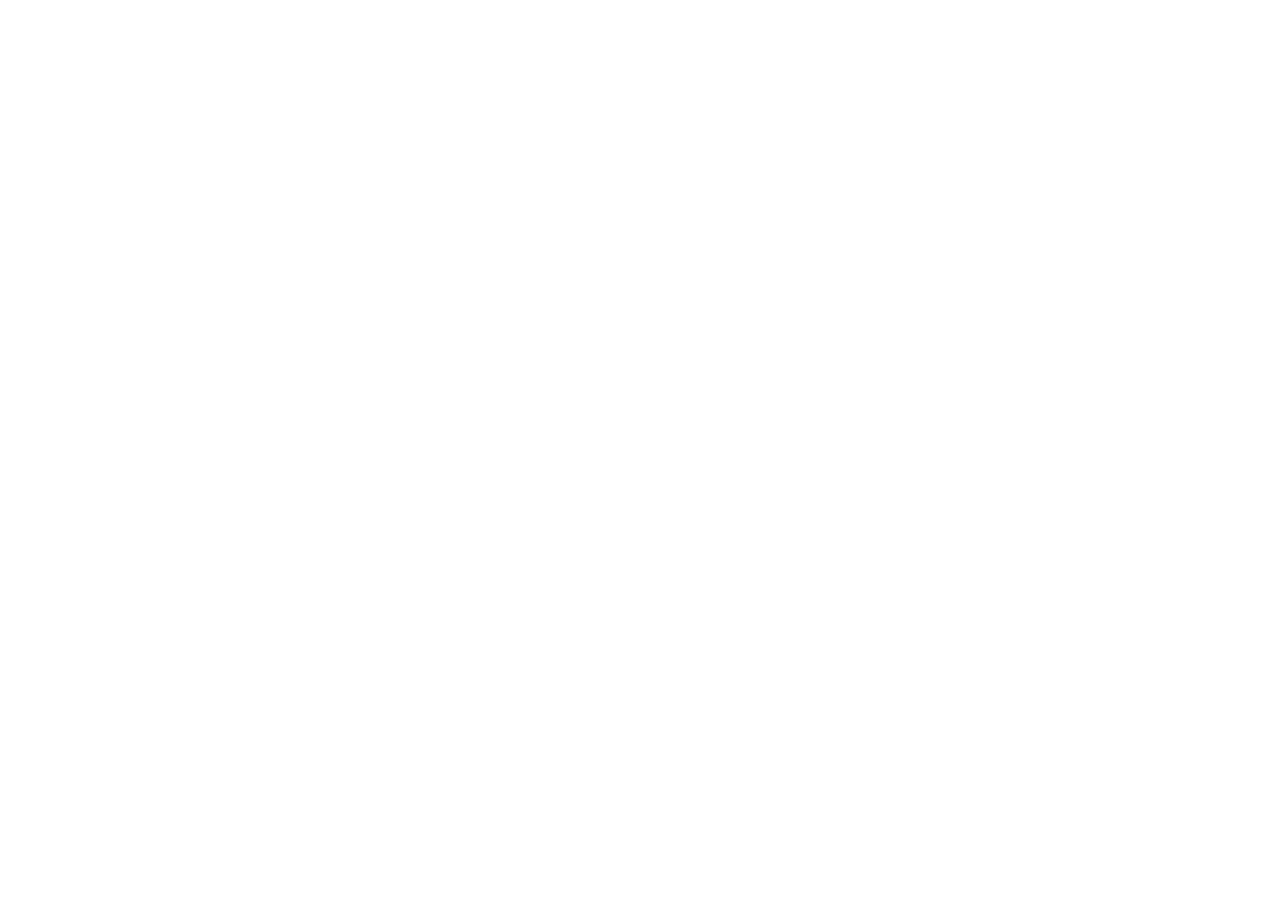
==== Eating Experience/index.html @ 0c853cfe "Created blank files for "Eating Experience" project based on https://www.youtube.com/watch?v=QA0XpGh" ====
<!doctype html>
<html lang="en">
<head>
    <meta charset="UTF-8">
    <meta name="viewport"
          content="width=device-width, user-scalable=no, initial-scale=1.0, maximum-scale=1.0, minimum-scale=1.0">
    <meta http-equiv="X-UA-Compatible" content="ie=edge">
    <title>Eating Experience</title>
    <link rel="stylesheet" href="css/main.css">
</head>
<body>

</body>
</html>
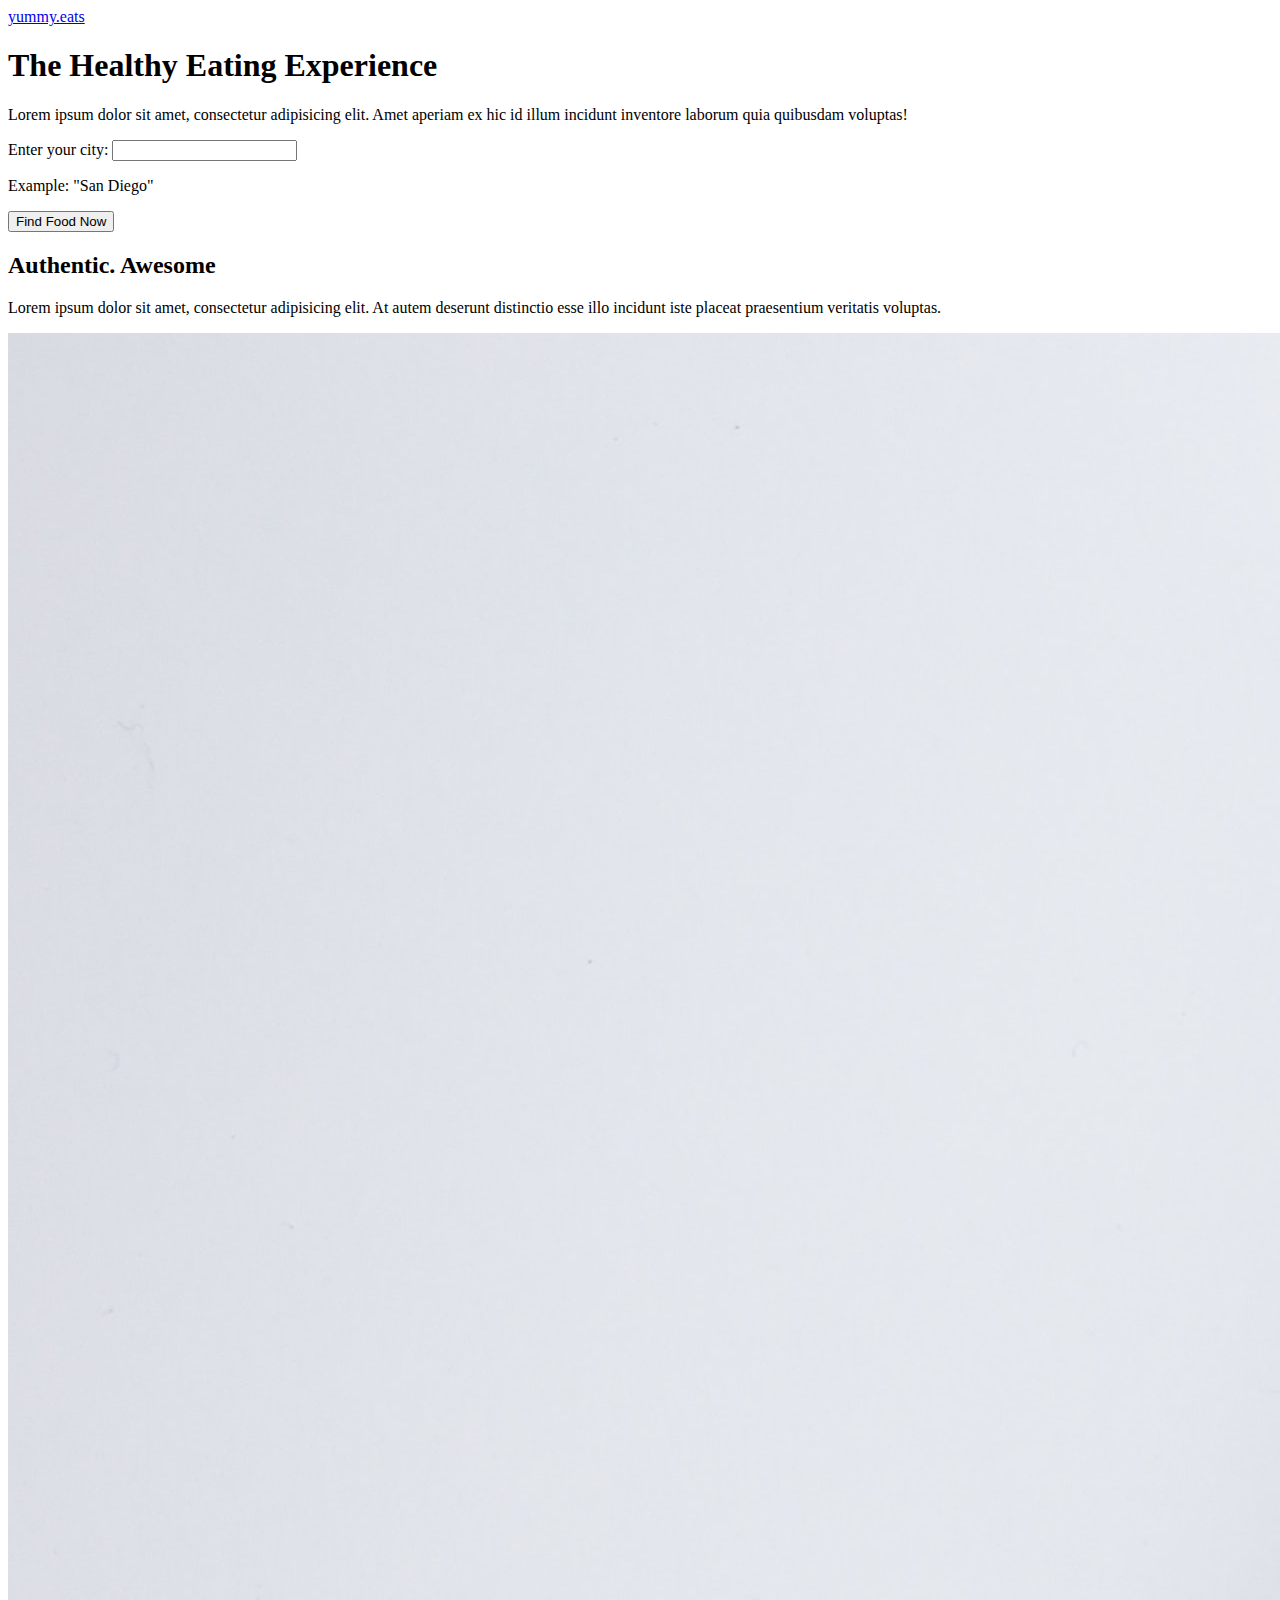
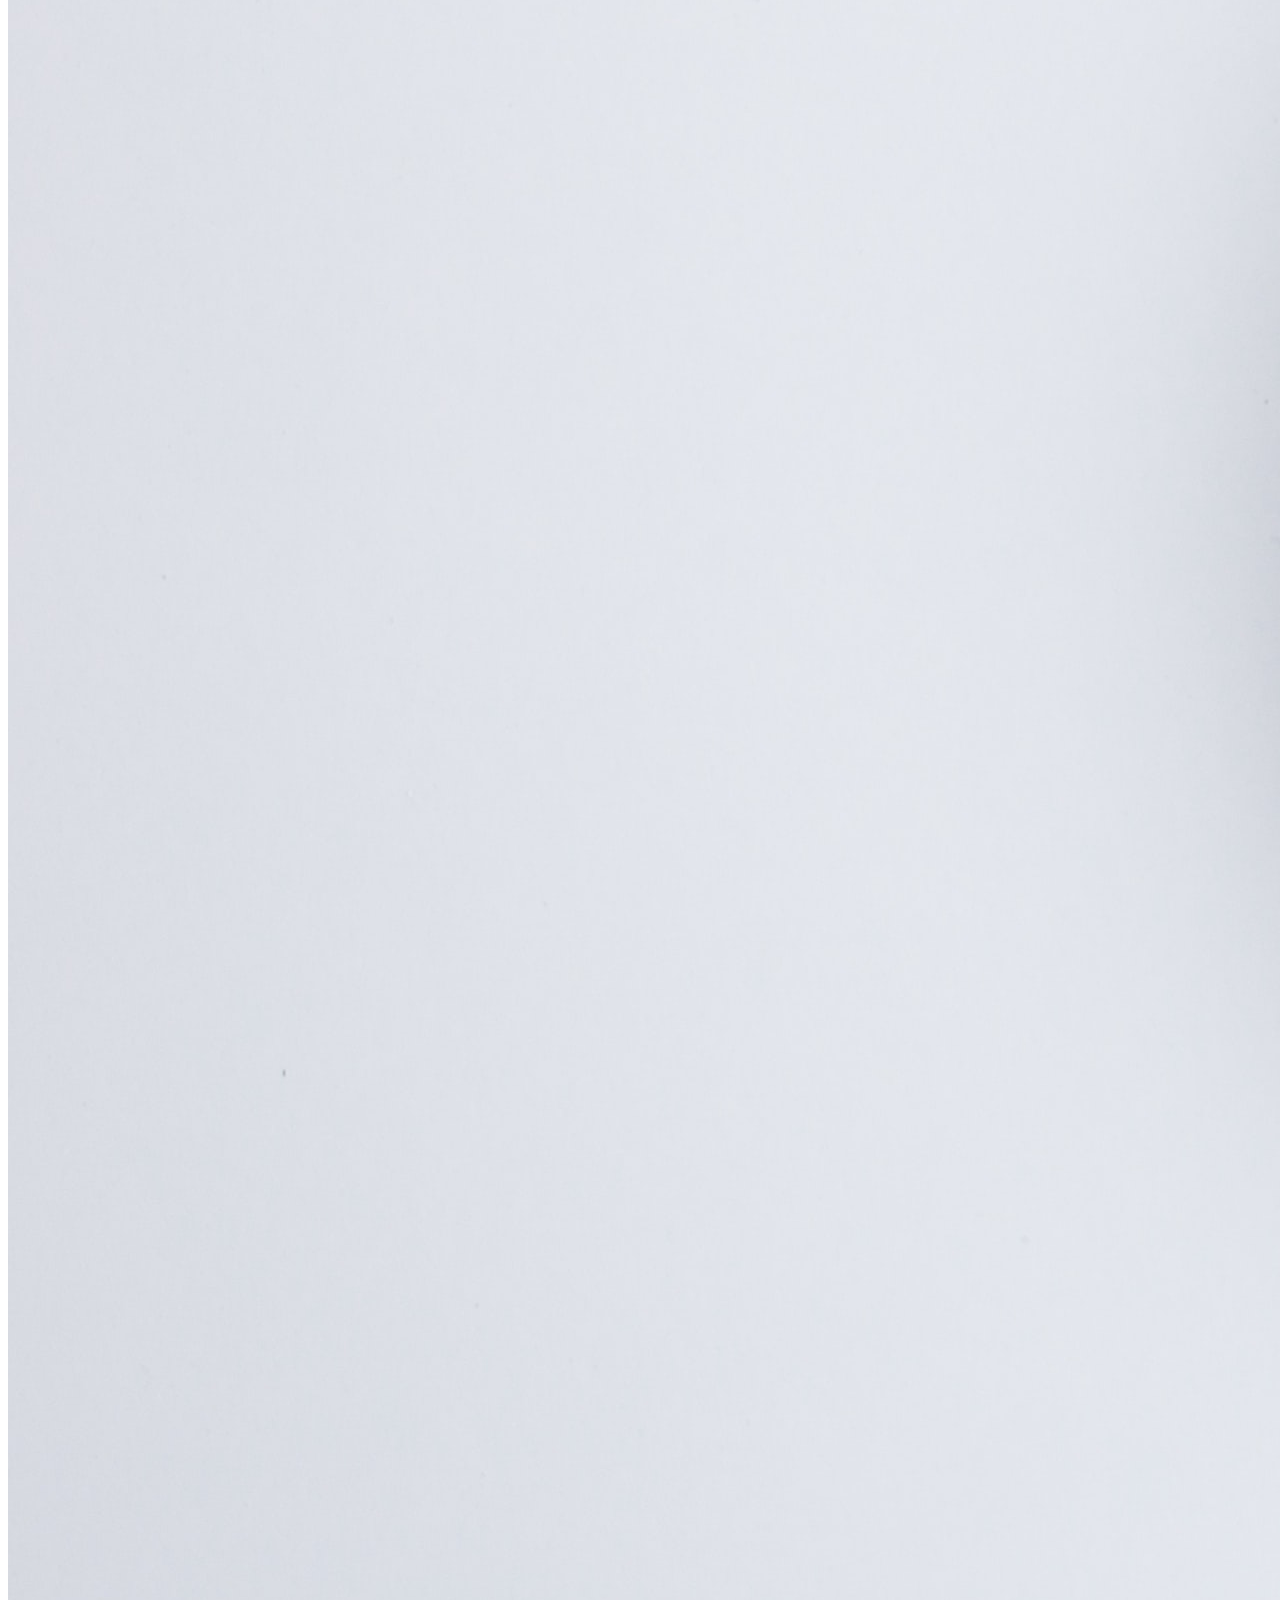
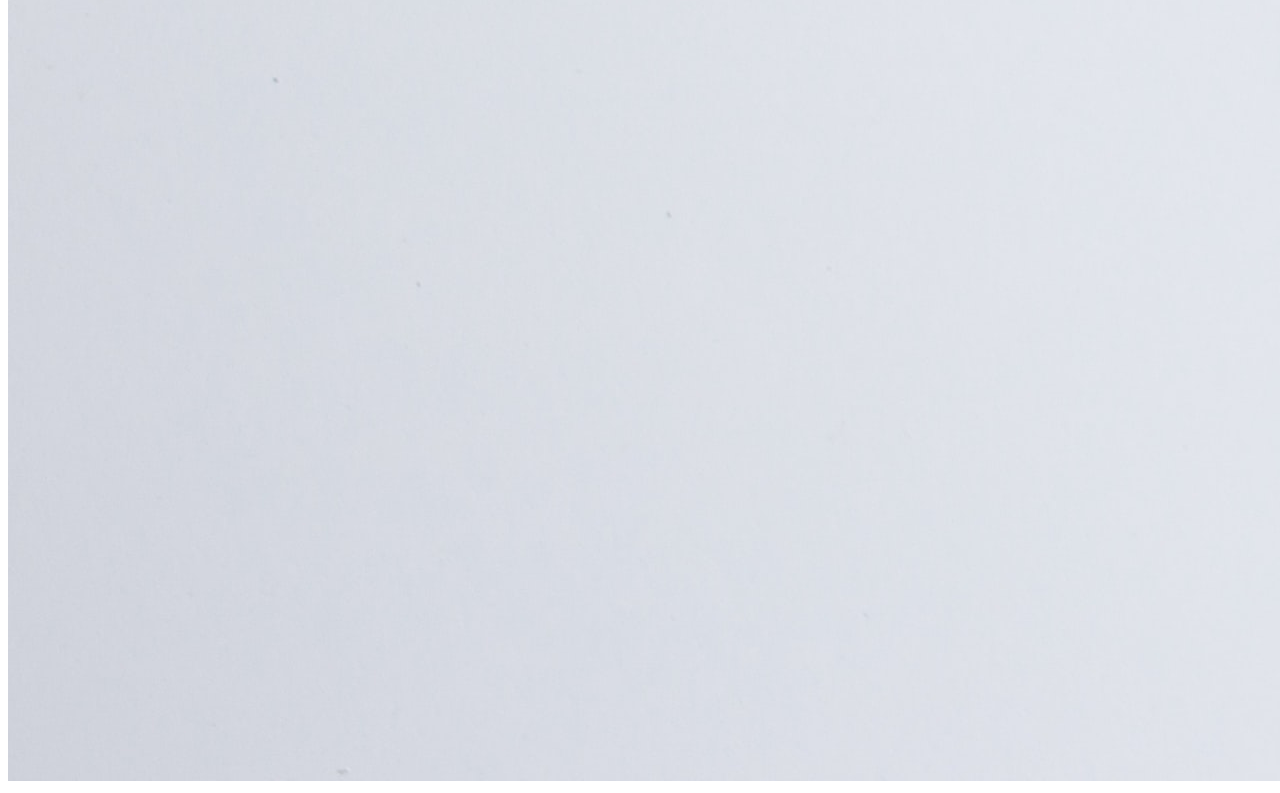
==== commit 9ac76002: "Added HTML and food images for Eating Experience" ====
--- a/Eating Experience/index.html
+++ b/Eating Experience/index.html
@@ -9,6 +9,35 @@
     <link rel="stylesheet" href="css/main.css">
 </head>
 <body>
+    <div class="hero-bg">
+        <section class="top">
+            <header>
+                <a href="#">yummy.eats</a>
+            </header>
 
+            <h1><span>The Healthy</span> Eating Experience</h1>
+
+            <p>Lorem ipsum dolor sit amet, consectetur adipisicing elit. Amet aperiam ex hic id illum incidunt inventore laborum quia quibusdam voluptas!</p>
+
+            <div class="form-container">
+                <form action="">
+                    <div class="form-left">
+                        <label for="city">Enter your city:</label>
+                        <input type="text" name="city" id="city">
+                        <p>Example: "San Diego"</p>
+                    </div>
+                    <input type="button" value="Find Food Now">
+                </form>
+            </div>
+        </section>
+    </div>
+
+    <section class="authentic">
+        <div class="right-col">
+            <h2>Authentic. Awesome</h2>
+            <p>Lorem ipsum dolor sit amet, consectetur adipisicing elit. At autem deserunt distinctio esse illo incidunt iste placeat praesentium veritatis voluptas.</p>
+        </div>
+        <img src="images/food.jpg" alt="Picture of food in a bowl">
+    </section>
 </body>
 </html>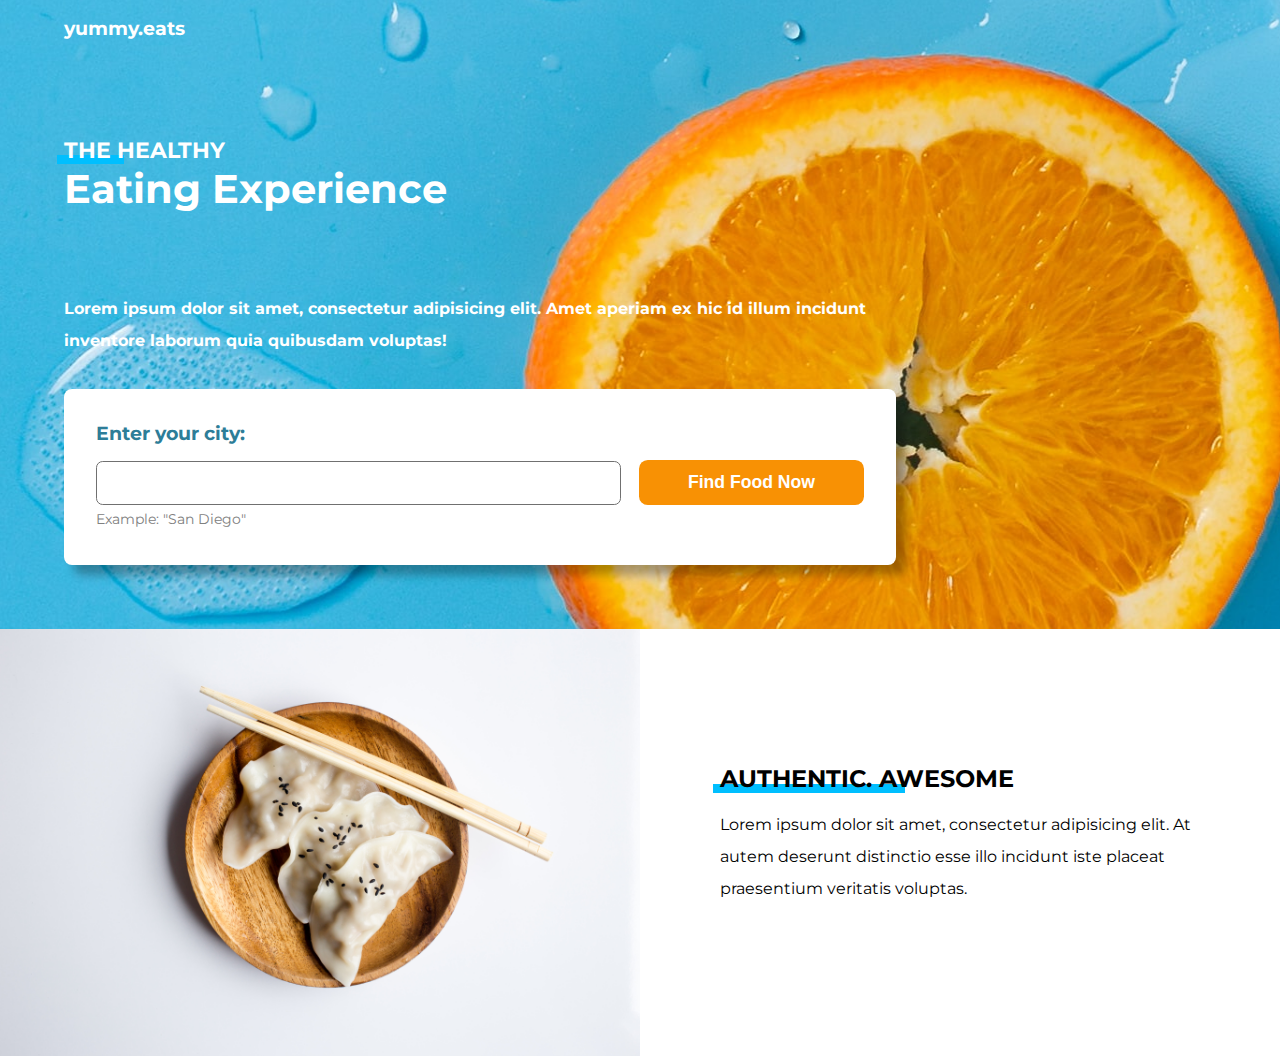
==== commit 0c070229: "Added CSS for biggest screen size." ====
--- a/Eating Experience/index.html
+++ b/Eating Experience/index.html
@@ -15,7 +15,7 @@
                 <a href="#">yummy.eats</a>
             </header>
 
-            <h1><span>The Healthy</span> Eating Experience</h1>
+            <h1><span>The Healthy</span>Eating Experience</h1>
 
             <p>Lorem ipsum dolor sit amet, consectetur adipisicing elit. Amet aperiam ex hic id illum incidunt inventore laborum quia quibusdam voluptas!</p>
 
--- a/Eating Experience/css/main.css
+++ b/Eating Experience/css/main.css
@@ -0,0 +1,303 @@
+/* Import Montserrat font from google fonts */
+@import url('https://fonts.googleapis.com/css2?family=Montserrat:wght@400;700&display=swap');
+
+/* Custom properties */
+
+:root {
+    /* Using this in p line-height */
+    --leading: 2em;
+}
+
+body {
+    /* Use Montserrat font, but use sans-serif if the browser cannot download it. */
+    font-family: 'Montserrat', sans-serif;
+    /* Override default browser margin */
+    margin: 0;
+}
+
+.hero-bg {
+    background: #307099 url("../images/bg.jpg");
+
+    /* Change which part of the background image you can see */
+    /* First is horizontal and second is vertical. 0% 0% is top left, 100% 100% is bottom right.
+    Specifying only one value means the other value will be 50%. Default value is 0% 0%*/
+    background-position: 12% 83%;
+
+    /* Use color to change the colour of text */
+    color: white;
+    text-align: center;
+
+    /* This padding-bottom allows you to see the picture of the orange*/
+    /* You want to use em for padding and design, but rem for text */
+    padding-bottom: 4em;
+}
+
+header {
+    padding: 1em 0;
+}
+
+/* Any a elements in hero-bg */
+.hero-bg a {
+    color: white;
+    /* Get rid of underline on link */
+    text-decoration: none;
+    font-weight: bold;
+    /* You want to use em for padding and design, but rem for text */
+    font-size: 1.2rem
+}
+
+section {
+    /* Give some space on left and right */
+    margin: 0 1em;
+}
+
+h1 {
+    font-size: 2.5rem;
+    margin: 2em 01.2em;
+}
+h1 span {
+    text-transform: uppercase;
+    /* Block = it will be on its own line, nothing will float to the left or right of it */
+    display: block;
+    font-size: 1.4rem;
+
+    /* You need to set the parent element relative so that the "absolute" can be relative to this element */
+    position: relative;
+    z-index: 1;
+}
+
+/* For light blue underline underneath "The Healthy" */
+h1 span::before {
+    content: ' ';
+    /*You can break out of the traditional box model and do an underline*/
+    /* If you don't use 'relative' in the parent, the blue underline will be at the bottom of the browser */
+    position: absolute;
+    width: 3em;
+    background: #00BFFF;
+    height: 0.4em;
+    bottom: 0;
+    z-index: -1;
+    margin-left: -0.3em
+
+}
+
+.hero-bg p {
+    font-weight: bold;
+    margin: 0 1em 3em;
+}
+
+.form-container {
+    background-color: white;
+    /* -1 em for left and right margin allows you to override the 1em margin in hero-bg so that we can stretch to the sides of the screen */
+    margin: 2em -1em 0;
+    padding: 2em;
+}
+
+label {
+    color: #2D7D98;
+    font-weight: bold;
+    /* We don't want anything floating to the left or right */
+    display: block;
+    margin-bottom: 1em;
+    /* Note: default font-size is 1em */
+    font-size: 1.2em;
+}
+
+/* Affect the type text input */
+input[type=text] {
+    border: 1px solid #707070;
+    /* Width 100% pushes the input element all the way out to the left and right*/
+    width: 100%;
+    padding: 1em;
+    /* Gives a slight corner. Something like 3 em will give a pill shape. */
+    border-radius: .5em;
+    margin-top: 1.2em;
+
+    /* You need this box-sizing: border-box to prevent this text input element from stretching further right than the find food now button
+       This happens because the padding 1em is added to the side of the width 100%.
+
+       You must always add this whenever you are using padding together with width.
+    */
+    box-sizing: border-box;
+}
+
+.form-container p {
+    color: gray;
+    margin-bottom: 1.5em;
+    font-weight: normal;
+    font-size: 0.9em;
+    margin-top: 0.3em;
+}
+
+/* Affect the type button input */
+input[type=button] {
+    background-color: #f89104;
+    border: none;
+    width: 100%;
+    color: white;
+    font-weight: bold;
+    padding: 1em 0;
+    border-radius: 0.5em;
+    font-size: 1.3em;
+    /* cursor: pointer Changes cursor to a hand when you hover over the button */
+    cursor: pointer;
+
+}
+
+/* Make the button input change to slightly darker when you hover over it */
+input[type=button]:hover {
+    background-color: rgb(216, 126, 1);
+}
+
+/* Resets the 1em set in 'section' to 0 */
+.authentic {
+    margin: 0;
+}
+
+.right-col {
+    text-align: center;
+    margin: 3em 1em;
+}
+
+h2 {
+    text-transform: uppercase;
+    /* We will add relative so that we can add an underscore later */
+    position: relative;
+}
+
+/* For light blue underline underneath "The Healthy" */
+h2::before {
+    content: ' ';
+    /*You can break out of the traditional box model and do an underline*/
+    /* If you don't use 'relative' in the parent, the blue underline will be at the bottom of the browser */
+    position: absolute;
+    width: 8em;
+    background: #00BFFF;
+    height: 0.4em;
+    bottom: 0;
+    z-index: -1;
+    margin-left: -0.3em
+
+}
+
+img {
+    /* width 100% makes an image fluid/responsive to size changes */
+    width: 100%;
+}
+
+p {
+    line-height: var(--leading);
+}
+
+/* Use min-width since our design is mobile first */
+@media (min-width: 730px) {
+    section {
+        /* Add margin to left and right (originally no margin at all) when screen gets too big */
+        margin: 0 4em;
+    }
+    .form-container {
+        /* Readjust to -4 em instead of -1 em since the section left-right margin is now 4 em.  */
+        margin: 2em -4em 0;
+    }
+
+
+}
+
+@media (min-width: 930px) {
+    .hero-bg {
+        /*Make text align left instead of centre when screen is much bigger*/
+        text-align: left;
+    }
+    /* Gets rid of margin to left and right of h1 so that everything aligns.*/
+    .hero-bg h1 {
+        margin: 2em 0;
+    }
+
+    .hero-bg p {
+        /* Change p left-right to 0*/
+        margin: 0 0 3em;
+    }
+
+    /* Override width of 100% so that the boxes etc dont stretch all the way. They only now stretch 65% of the way. */
+    .hero-bg section {
+        width: 65%;
+    }
+
+    .form-container {
+        /* No longer has negative margin*/
+        margin: 2em 0 0;
+        /* Padding same */
+        padding: 2em;
+        /* Round the corners */
+        border-radius: .5em;
+        /* Add shadow. First two values for off to bottom and right. 10px blur. Then black shadow with 0.3 opacity*/
+        box-shadow: 10px 10px 10px rgba(0,0,0,0.3);
+    }
+
+    form {
+        /* Flexbox and grid are two ways to organize your layout.
+           For simpler elements, you can use flex. For larger more complex things, use CSS Grid.
+        */
+        /* Flex automatically floats the elements right and left. */
+        display: flex;
+
+
+    }
+    .form-left {
+        /* Makes the form take up 70% of the container */
+        /* Note that you need to make the button element have a width of 30% for this to work properly. */
+        width: 70%;
+    }
+    label {
+        margin: 0;
+    }
+
+    input[type="button"]{
+        /* Fix the weirdly big height with height: fit-content */
+        height: fit-content;
+        font-size: 1.1em;
+        /* Give it space from the input */
+        margin-left: 1em;
+        /* Push away from top*/
+        margin-top: 2.2em;
+        padding: .7em 0;
+        width: 30%;
+    }
+
+    .hero-bg p {
+        /* There was too much margin bottom on the p element */
+        margin-bottom: 0;
+    }
+
+    /* Use CSS Grid to split up the bottom section*/
+    section.authentic {
+        display: grid;
+        grid-template-columns: repeat(2, 50%);
+        /* Without defining the areas, the columns are switched around compared to the mockup */
+        grid-template-areas:
+                "bowl content";
+    }
+
+    .right-col {
+        /*Assign to the correct grid template areas*/
+        grid-area: content;
+
+        /* % padding allows us to increase padding as we get bigger */
+        padding: 0 10%;
+        text-align: left;
+
+        /* Vertically aligns to the center. */
+        align-self: center;
+    }
+
+    img {
+        /*Assign to the correct grid template areas*/
+        grid-area: bowl;
+    }
+
+    h2 {
+        margin: 0;
+    }
+
+
+}
